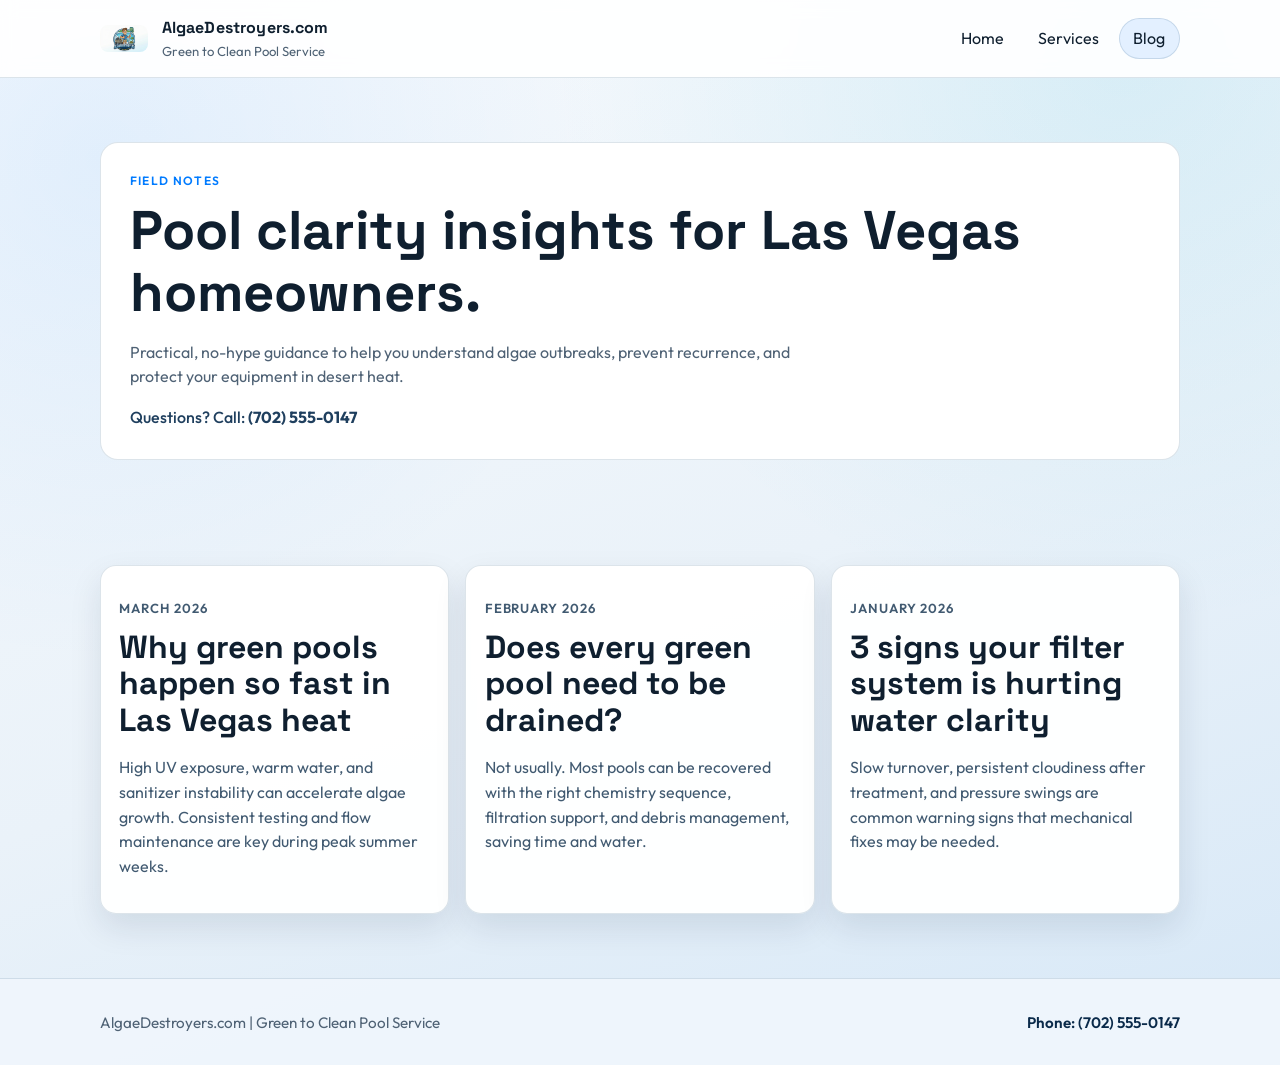
==== blog.html @ ae4c4ea9 "Initial commit - AlgaeDestroyers website" ====
<!DOCTYPE html>
<html lang="en">
<head>
  <meta charset="UTF-8">
  <meta name="viewport" content="width=device-width, initial-scale=1.0">
  <meta name="description" content="Pool recovery tips and algae prevention guidance from AlgaeDestroyers.com.">
  <title>Blog | Algae Destroyers</title>
  <link rel="preconnect" href="https://fonts.googleapis.com">
  <link rel="preconnect" href="https://fonts.gstatic.com" crossorigin>
  <link href="https://fonts.googleapis.com/css2?family=Outfit:wght@400;500;600;700&family=Space+Grotesk:wght@600;700&display=swap" rel="stylesheet">
  <link rel="stylesheet" href="styles.css">
</head>
<body>
  <div class="page-shell">
    <header class="site-header">
      <div class="container nav-wrap">
        <div class="brand">
          <img src="algaedestroyers.jpg" alt="Algae Destroyers Logo" class="brand-logo">
          <div>
            <p class="brand-name">AlgaeDestroyers.com</p>
            <p class="brand-sub">Green to Clean Pool Service</p>
          </div>
        </div>
        <nav class="site-nav" aria-label="Main navigation">
          <a href="index.html">Home</a>
          <a href="services.html">Services</a>
          <a href="blog.html" aria-current="page">Blog</a>
        </nav>
      </div>
    </header>

    <main>
      <section class="section section-tight">
        <div class="container intro-block">
          <p class="eyebrow">Field Notes</p>
          <h1>Pool clarity insights for Las Vegas homeowners.</h1>
          <p class="section-copy">Practical, no-hype guidance to help you understand algae outbreaks, prevent recurrence, and protect your equipment in desert heat.</p>
          <p class="inline-phone">Questions? Call: <span>(702) 555-0147</span></p>
        </div>
      </section>

      <section class="section">
        <div class="container posts">
          <article class="post-card">
            <p class="post-meta">March 2026</p>
            <h2>Why green pools happen so fast in Las Vegas heat</h2>
            <p>High UV exposure, warm water, and sanitizer instability can accelerate algae growth. Consistent testing and flow maintenance are key during peak summer weeks.</p>
          </article>
          <article class="post-card">
            <p class="post-meta">February 2026</p>
            <h2>Does every green pool need to be drained?</h2>
            <p>Not usually. Most pools can be recovered with the right chemistry sequence, filtration support, and debris management, saving time and water.</p>
          </article>
          <article class="post-card">
            <p class="post-meta">January 2026</p>
            <h2>3 signs your filter system is hurting water clarity</h2>
            <p>Slow turnover, persistent cloudiness after treatment, and pressure swings are common warning signs that mechanical fixes may be needed.</p>
          </article>
        </div>
      </section>
    </main>

    <footer class="site-footer">
      <div class="container footer-wrap">
        <p>AlgaeDestroyers.com | Green to Clean Pool Service</p>
        <p class="footer-phone">Phone: (702) 555-0147</p>
      </div>
    </footer>
  </div>
</body>
</html>
---- styles.css ----
:root {
  --bg-deep: #f7fafd;
  --bg-mid: #eaf2f9;
  --bg-soft: #dceaf6;
  --card: rgba(255, 255, 255, 0.96);
  --card-strong: rgba(255, 255, 255, 0.98);
  --line: rgba(13, 63, 110, 0.14);
  --text: #0f1f2f;
  --muted: #4f6275;
  --accent: #007bff;
  --accent-2: #00a4cf;
  --shadow: 0 14px 32px rgba(8, 31, 58, 0.1);
}

* {
  box-sizing: border-box;
}

html,
body {
  margin: 0;
  padding: 0;
}

body {
  min-height: 100vh;
  font-family: "Outfit", "Segoe UI", sans-serif;
  color: var(--text);
  background:
    radial-gradient(circle at 8% 15%, rgba(0, 123, 255, 0.08), transparent 34%),
    radial-gradient(circle at 88% 5%, rgba(0, 164, 207, 0.1), transparent 38%),
    linear-gradient(160deg, var(--bg-deep), var(--bg-mid) 55%, #d7e8f7);
  line-height: 1.55;
}

.page-shell {
  display: flex;
  flex-direction: column;
  min-height: 100vh;
}

main {
  flex: 1;
}

.container {
  width: min(1080px, 92vw);
  margin: 0 auto;
}

.site-header {
  position: sticky;
  top: 0;
  z-index: 10;
  backdrop-filter: blur(8px);
  background: rgba(255, 255, 255, 0.92);
  border-bottom: 1px solid var(--line);
}

.nav-wrap {
  display: flex;
  align-items: center;
  justify-content: space-between;
  gap: 1rem;
  padding: 1rem 0;
}

.brand {
  display: flex;
  align-items: center;
  gap: 0.85rem;
}

.brand-mark {
  width: 2rem;
  height: 2rem;
  border-radius: 45% 55% 52% 48%;
  background: linear-gradient(145deg, var(--accent), var(--accent-2));
  box-shadow: 0 0 0 5px rgba(0, 123, 255, 0.12);
}

.brand-logo {
  width: 3rem;
  height: auto;
  border-radius: 8px;
}

.hero-image {
  width: 100%;
  height: auto;
  border-radius: 12px;
  margin-bottom: 1rem;
}

.card-image {
  width: 100%;
  height: 160px;
  object-fit: cover;
  border-radius: 8px;
  margin-bottom: 0.75rem;
}

.brand-name {
  margin: 0;
  font-family: "Space Grotesk", "Outfit", sans-serif;
  font-size: 1rem;
  font-weight: 700;
  letter-spacing: 0.01em;
}

.brand-sub {
  margin: 0;
  color: var(--muted);
  font-size: 0.82rem;
}

.site-nav {
  display: flex;
  flex-wrap: wrap;
  justify-content: flex-end;
  gap: 0.3rem;
}

.site-nav a {
  color: var(--text);
  text-decoration: none;
  padding: 0.45rem 0.85rem;
  border-radius: 999px;
  border: 1px solid transparent;
  transition: background 180ms ease, border-color 180ms ease;
}

.site-nav a:hover,
.site-nav a[aria-current="page"] {
  border-color: var(--line);
  background: rgba(0, 123, 255, 0.1);
}

.section {
  padding: clamp(2.75rem, 5vw, 4.8rem) 0;
}

.section-tight {
  padding-bottom: 1.4rem;
}

.section-alt {
  background: linear-gradient(180deg, rgba(255, 255, 255, 0.45), rgba(229, 240, 249, 0.8));
  border-top: 1px solid rgba(13, 63, 110, 0.12);
  border-bottom: 1px solid rgba(13, 63, 110, 0.12);
}

.hero {
  padding-top: clamp(3.2rem, 7vw, 5.8rem);
}

.hero-grid {
  display: grid;
  gap: 1.4rem;
  grid-template-columns: 1.4fr 1fr;
  align-items: start;
}

.eyebrow {
  margin: 0 0 0.5rem;
  text-transform: uppercase;
  letter-spacing: 0.11em;
  font-size: 0.75rem;
  color: var(--accent);
  font-weight: 600;
}

h1,
h2,
h3 {
  margin: 0;
  line-height: 1.15;
}

h1 {
  font-family: "Space Grotesk", "Outfit", sans-serif;
  font-size: clamp(2rem, 5vw, 3.4rem);
}

h2 {
  font-family: "Space Grotesk", "Outfit", sans-serif;
  font-size: clamp(1.5rem, 3vw, 2rem);
}

h3 {
  font-size: 1.2rem;
}

.tagline {
  margin: 1rem 0;
  max-width: 36ch;
  font-weight: 600;
  color: #1c3954;
}

.hero-copy,
.section-copy {
  color: var(--muted);
  max-width: 62ch;
}

.contact-panel {
  margin-top: 1.45rem;
  display: inline-block;
  padding: 0.95rem 1.15rem;
  border: 1px solid var(--line);
  border-radius: 14px;
  background: var(--card-strong);
  box-shadow: var(--shadow);
}

.contact-panel p {
  margin: 0;
}

.phone {
  font-size: 1.35rem;
  font-weight: 700;
  letter-spacing: 0.015em;
  color: #0a2a4a;
}

.hero-card,
.card,
.service-panel,
.post-card {
  border: 1px solid var(--line);
  background: var(--card);
  border-radius: 16px;
  box-shadow: var(--shadow);
}

.hero-card {
  padding: 1.25rem;
}

.hero-card h2 {
  font-size: 1.1rem;
  margin-bottom: 0.8rem;
}

.hero-card ul,
.service-panel ul {
  margin: 0;
  padding-left: 1.15rem;
}

.hero-card li,
.service-panel li {
  margin-bottom: 0.6rem;
  color: #38526a;
}

.chips {
  margin-top: 1rem;
  display: flex;
  flex-wrap: wrap;
  gap: 0.5rem;
}

.chips span {
  padding: 0.38rem 0.75rem;
  border: 1px solid var(--line);
  border-radius: 999px;
  background: rgba(0, 123, 255, 0.08);
  font-size: 0.9rem;
}

.cards,
.posts,
.service-grid {
  margin-top: 1.2rem;
  display: grid;
  gap: 1rem;
}

.cards {
  grid-template-columns: repeat(3, minmax(0, 1fr));
}

.service-grid {
  grid-template-columns: repeat(3, minmax(0, 1fr));
}

.posts {
  grid-template-columns: repeat(3, minmax(0, 1fr));
}

.card,
.post-card,
.service-panel {
  padding: 1.15rem;
}

.card p,
.post-card p,
.service-panel p {
  color: #415a71;
}

.post-meta {
  margin-bottom: 0.65rem;
  font-size: 0.82rem;
  letter-spacing: 0.07em;
  text-transform: uppercase;
  color: var(--accent);
  font-weight: 600;
}

.intro-block {
  border: 1px solid var(--line);
  border-radius: 18px;
  padding: clamp(1.1rem, 2.3vw, 1.8rem);
  background: var(--card-strong);
}

.inline-phone {
  margin: 1rem 0 0;
  color: #1f3f5e;
  font-weight: 500;
}

.inline-phone span {
  font-weight: 700;
}

.site-footer {
  border-top: 1px solid var(--line);
  background: rgba(240, 246, 252, 0.95);
}

.footer-wrap {
  padding: 1rem 0;
  display: flex;
  flex-wrap: wrap;
  justify-content: space-between;
  gap: 0.5rem 1rem;
  color: var(--muted);
  font-size: 0.95rem;
}

.footer-phone {
  color: #0a2a4a;
  font-weight: 600;
}

@media (max-width: 920px) {
  .hero-grid,
  .cards,
  .posts,
  .service-grid {
    grid-template-columns: 1fr 1fr;
  }

  .hero-grid > :first-child {
    grid-column: 1 / -1;
  }
}

@media (max-width: 640px) {
  .nav-wrap {
    flex-direction: column;
    align-items: flex-start;
  }

  .site-nav {
    justify-content: flex-start;
  }

  .hero-grid,
  .cards,
  .posts,
  .service-grid {
    grid-template-columns: 1fr;
  }

  .section {
    padding: 2.45rem 0;
  }

  .footer-wrap {
    flex-direction: column;
  }
}
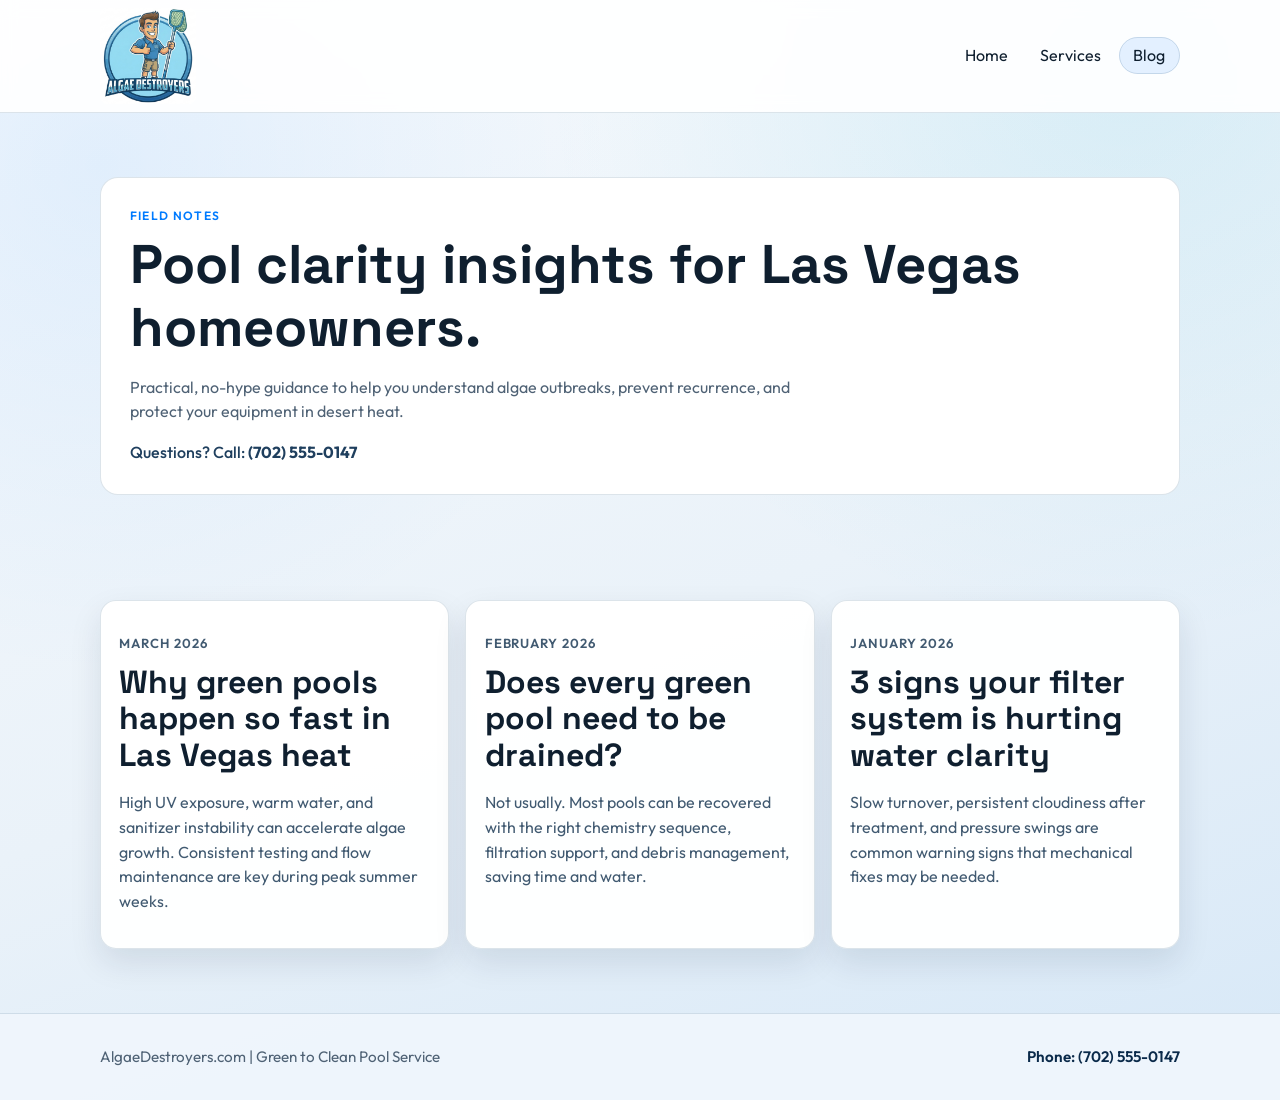
==== commit 054e554b: "Update logo to ADsmall1.png, enlarge logo, hide text" ====
--- a/blog.html
+++ b/blog.html
@@ -15,7 +15,7 @@
     <header class="site-header">
       <div class="container nav-wrap">
         <div class="brand">
-          <img src="algaedestroyers.jpg" alt="Algae Destroyers Logo" class="brand-logo">
+          <img src="ADsmall1.png" alt="Algae Destroyers Logo" class="brand-logo">
           <div>
             <p class="brand-name">AlgaeDestroyers.com</p>
             <p class="brand-sub">Green to Clean Pool Service</p>
--- a/styles.css
+++ b/styles.css
@@ -62,7 +62,7 @@
   align-items: center;
   justify-content: space-between;
   gap: 1rem;
-  padding: 1rem 0;
+  padding: 0.5rem 0;
 }
 
 .brand {
@@ -80,7 +80,7 @@
 }
 
 .brand-logo {
-  width: 3rem;
+  width: 6rem;
   height: auto;
   border-radius: 8px;
 }
@@ -101,17 +101,12 @@
 }
 
 .brand-name {
-  margin: 0;
-  font-family: "Space Grotesk", "Outfit", sans-serif;
-  font-size: 1rem;
-  font-weight: 700;
-  letter-spacing: 0.01em;
+  display: none;
 }
 
 .brand-sub {
-  margin: 0;
-  color: var(--muted);
-  font-size: 0.82rem;
+  display: none;
+}
 }
 
 .site-nav {
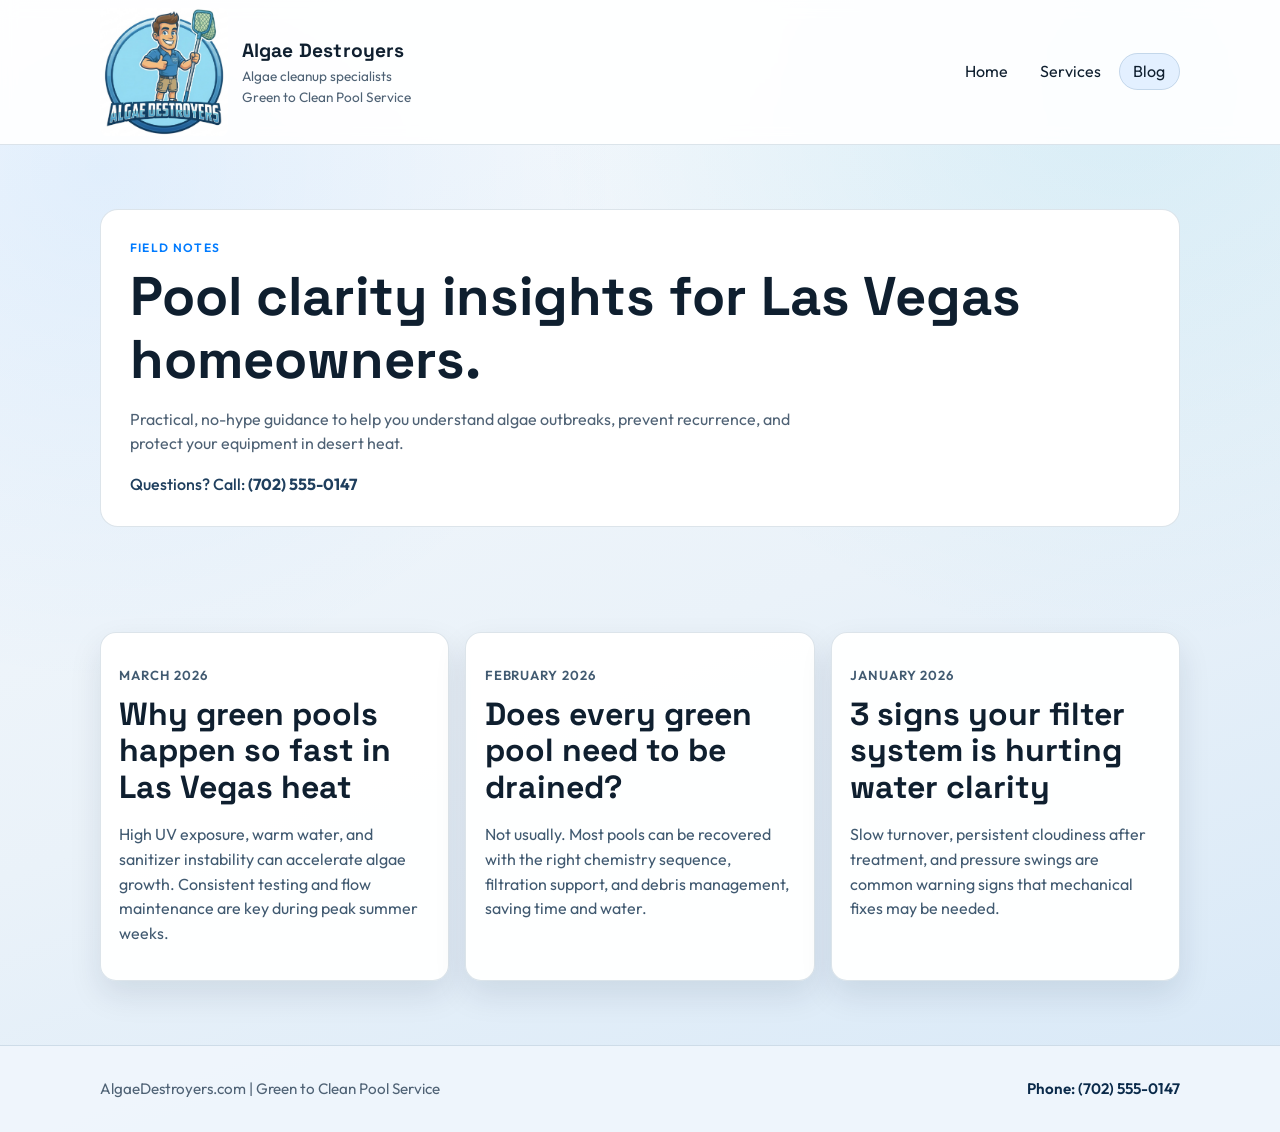
==== commit d8712e8d: "Update header text to Algae Destroyers - Algae cleanup specialists" ====
--- a/blog.html
+++ b/blog.html
@@ -17,7 +17,8 @@
         <div class="brand">
           <img src="ADsmall1.png" alt="Algae Destroyers Logo" class="brand-logo">
           <div>
-            <p class="brand-name">AlgaeDestroyers.com</p>
+            <p class="brand-name">Algae Destroyers</p>
+            <p class="brand-sub">Algae cleanup specialists</p>
             <p class="brand-sub">Green to Clean Pool Service</p>
           </div>
         </div>
--- a/styles.css
+++ b/styles.css
@@ -80,7 +80,7 @@
 }
 
 .brand-logo {
-  width: 6rem;
+  width: 8rem;
   height: auto;
   border-radius: 8px;
 }
@@ -101,11 +101,17 @@
 }
 
 .brand-name {
-  display: none;
+  margin: 0;
+  font-family: "Space Grotesk", "Outfit", sans-serif;
+  font-size: 1.2rem;
+  font-weight: 700;
+  letter-spacing: 0.01em;
 }
 
 .brand-sub {
-  display: none;
+  margin: 0;
+  color: var(--muted);
+  font-size: 0.85rem;
 }
 }
 
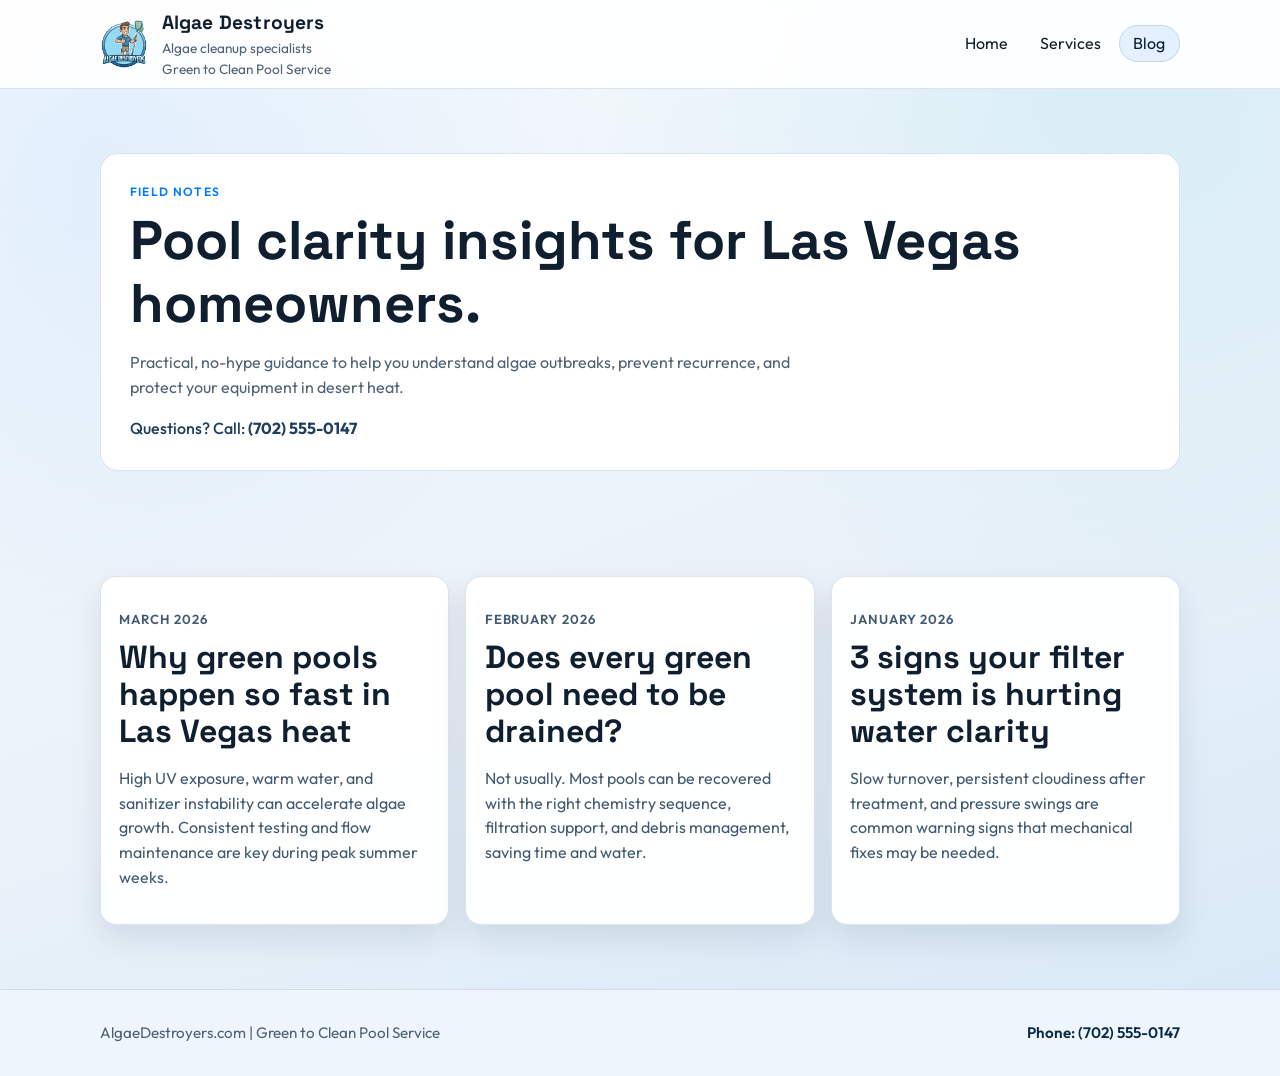
==== commit cf4c3cda: "Make logo transparent, reset size to 3rem" ====
--- a/blog.html
+++ b/blog.html
@@ -15,7 +15,7 @@
     <header class="site-header">
       <div class="container nav-wrap">
         <div class="brand">
-          <img src="ADsmall1.png" alt="Algae Destroyers Logo" class="brand-logo">
+          <img src="ADsmall1_transparent.png" alt="Algae Destroyers Logo" class="brand-logo">
           <div>
             <p class="brand-name">Algae Destroyers</p>
             <p class="brand-sub">Algae cleanup specialists</p>
--- a/styles.css
+++ b/styles.css
@@ -80,7 +80,7 @@
 }
 
 .brand-logo {
-  width: 8rem;
+  width: 3rem;
   height: auto;
   border-radius: 8px;
 }
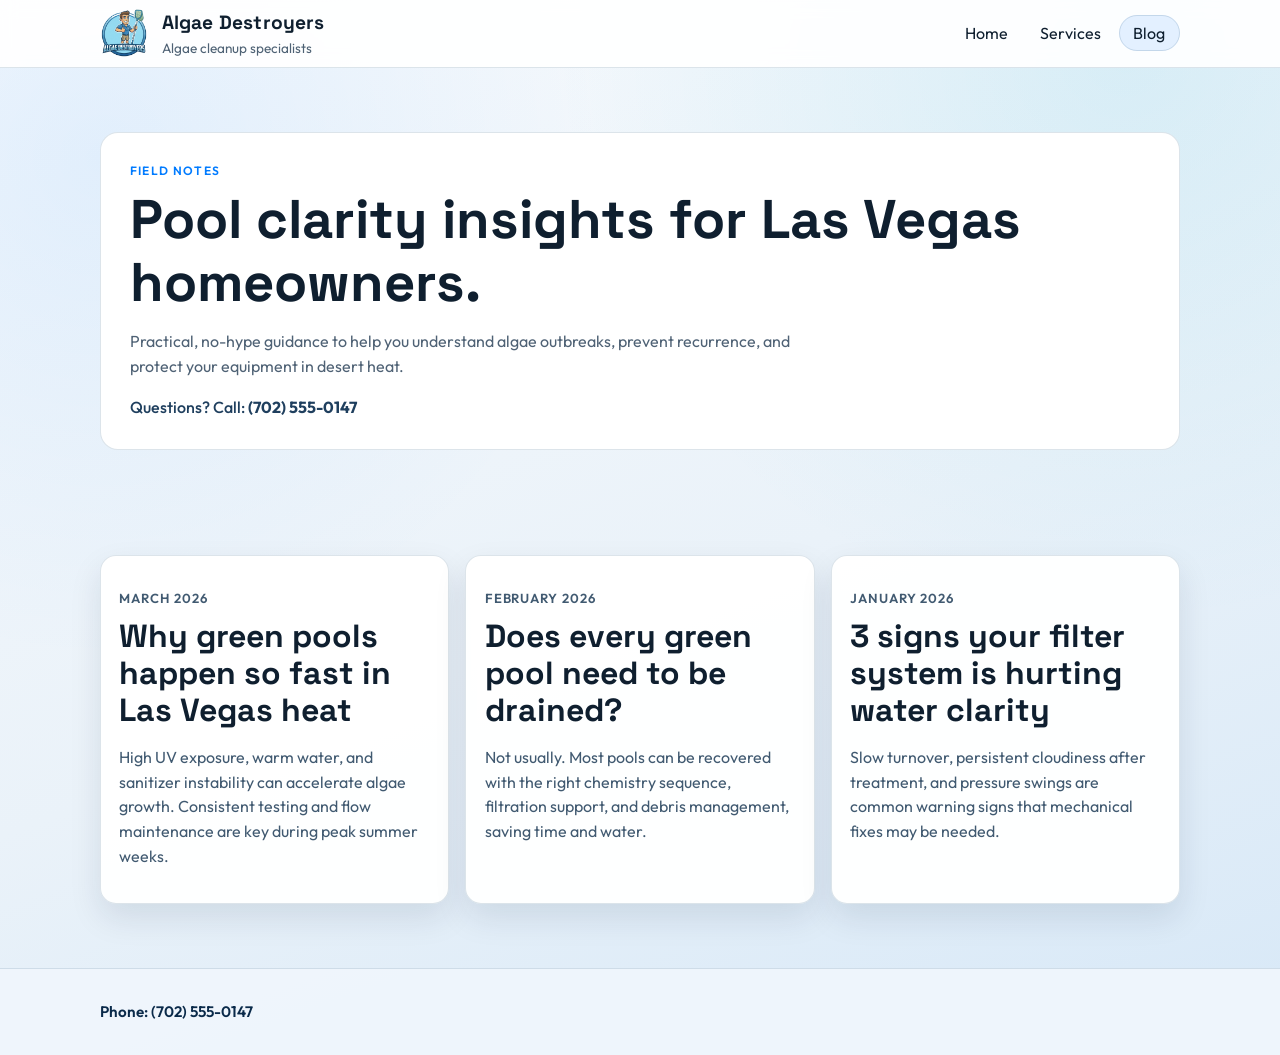
==== commit 173e1fb4: "Remove Green to Clean Pool Service from header" ====
--- a/blog.html
+++ b/blog.html
@@ -19,7 +19,6 @@
           <div>
             <p class="brand-name">Algae Destroyers</p>
             <p class="brand-sub">Algae cleanup specialists</p>
-            <p class="brand-sub">Green to Clean Pool Service</p>
           </div>
         </div>
         <nav class="site-nav" aria-label="Main navigation">
@@ -63,7 +62,6 @@
 
     <footer class="site-footer">
       <div class="container footer-wrap">
-        <p>AlgaeDestroyers.com | Green to Clean Pool Service</p>
         <p class="footer-phone">Phone: (702) 555-0147</p>
       </div>
     </footer>
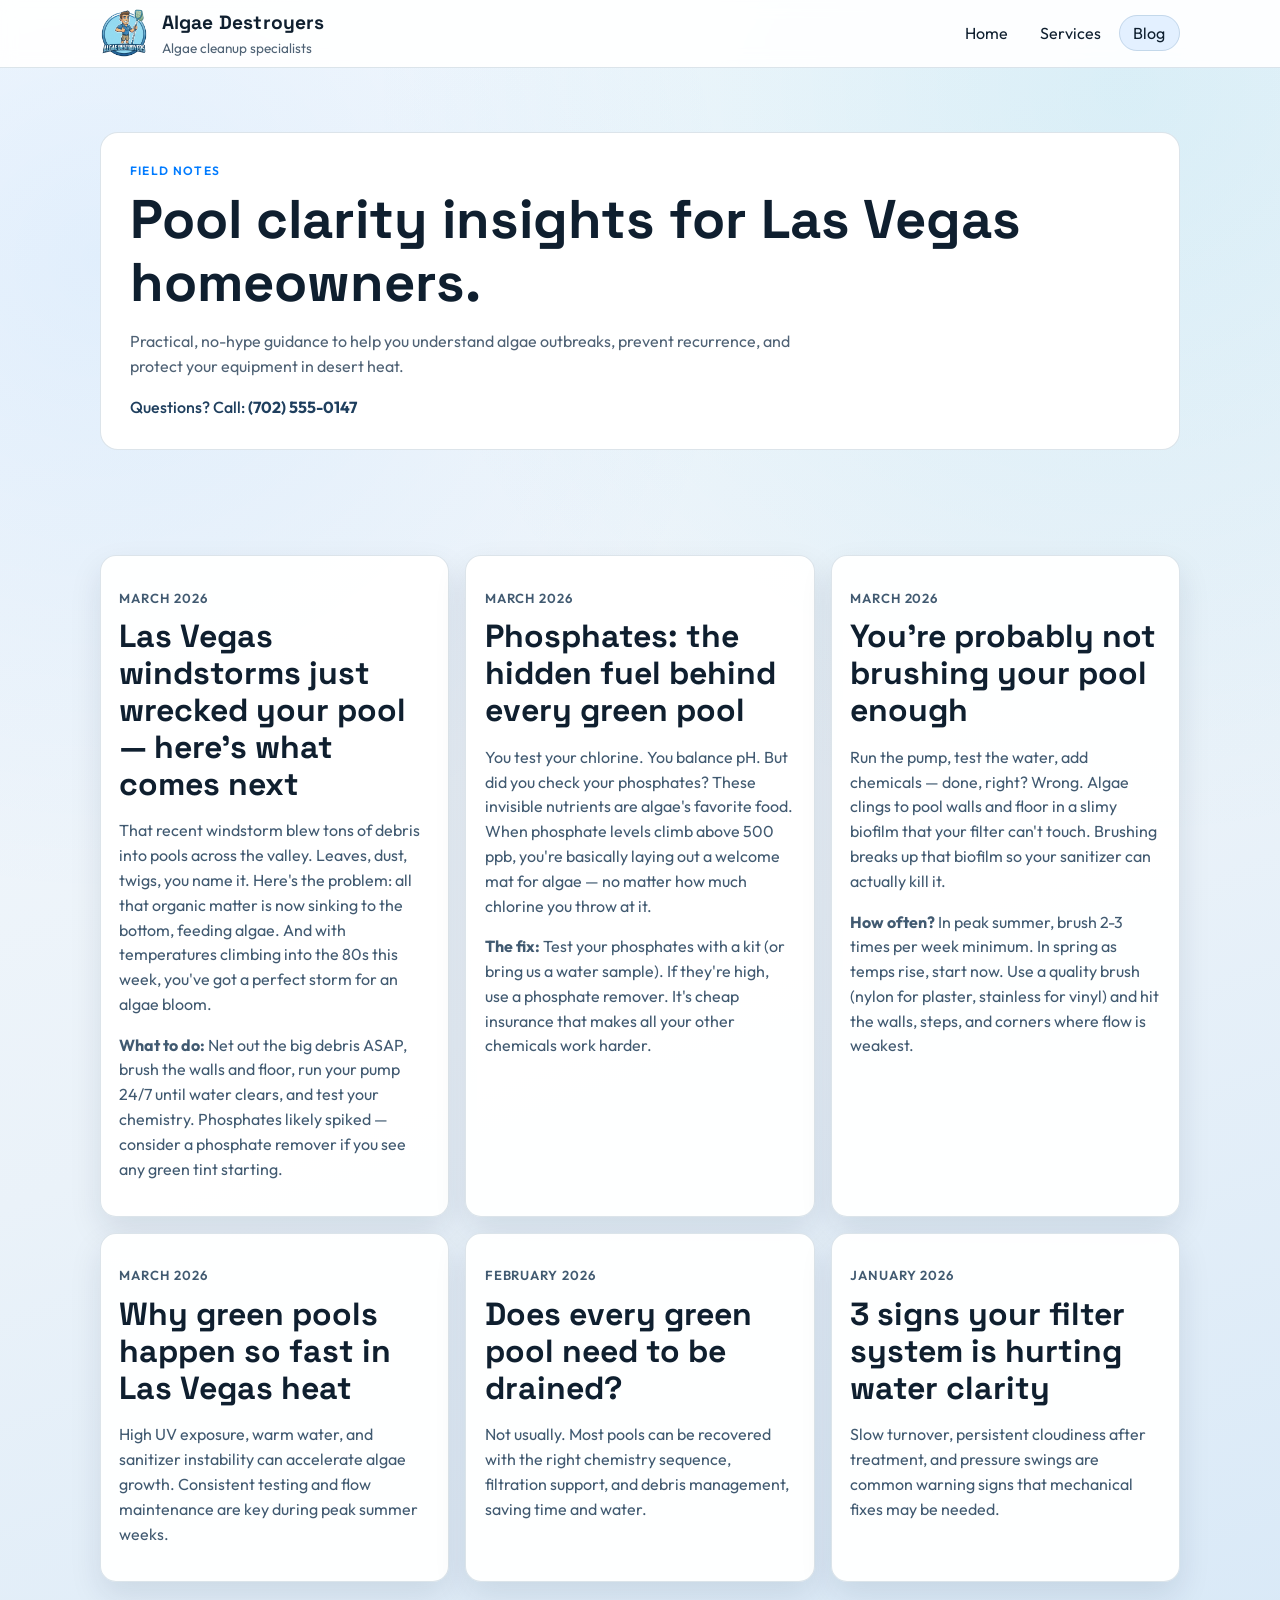
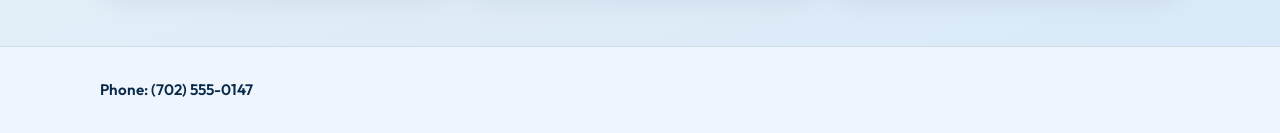
==== commit d33c445b: "Add 3 new blog posts: windstorm recovery, phosphates, and brushing" ====
--- a/blog.html
+++ b/blog.html
@@ -43,6 +43,24 @@
         <div class="container posts">
           <article class="post-card">
             <p class="post-meta">March 2026</p>
+            <h2>Las Vegas windstorms just wrecked your pool — here's what comes next</h2>
+            <p>That recent windstorm blew tons of debris into pools across the valley. Leaves, dust, twigs, you name it. Here's the problem: all that organic matter is now sinking to the bottom, feeding algae. And with temperatures climbing into the 80s this week, you've got a perfect storm for an algae bloom.</p>
+            <p><strong>What to do:</strong> Net out the big debris ASAP, brush the walls and floor, run your pump 24/7 until water clears, and test your chemistry. Phosphates likely spiked — consider a phosphate remover if you see any green tint starting.</p>
+          </article>
+          <article class="post-card">
+            <p class="post-meta">March 2026</p>
+            <h2>Phosphates: the hidden fuel behind every green pool</h2>
+            <p>You test your chlorine. You balance pH. But did you check your phosphates? These invisible nutrients are algae's favorite food. When phosphate levels climb above 500 ppb, you're basically laying out a welcome mat for algae — no matter how much chlorine you throw at it.</p>
+            <p><strong>The fix:</strong> Test your phosphates with a kit (or bring us a water sample). If they're high, use a phosphate remover. It's cheap insurance that makes all your other chemicals work harder.</p>
+          </article>
+          <article class="post-card">
+            <p class="post-meta">March 2026</p>
+            <h2>You're probably not brushing your pool enough</h2>
+            <p>Run the pump, test the water, add chemicals — done, right? Wrong. Algae clings to pool walls and floor in a slimy biofilm that your filter can't touch. Brushing breaks up that biofilm so your sanitizer can actually kill it.</p>
+            <p><strong>How often?</strong> In peak summer, brush 2-3 times per week minimum. In spring as temps rise, start now. Use a quality brush (nylon for plaster, stainless for vinyl) and hit the walls, steps, and corners where flow is weakest.</p>
+          </article>
+          <article class="post-card">
+            <p class="post-meta">March 2026</p>
             <h2>Why green pools happen so fast in Las Vegas heat</h2>
             <p>High UV exposure, warm water, and sanitizer instability can accelerate algae growth. Consistent testing and flow maintenance are key during peak summer weeks.</p>
           </article>
